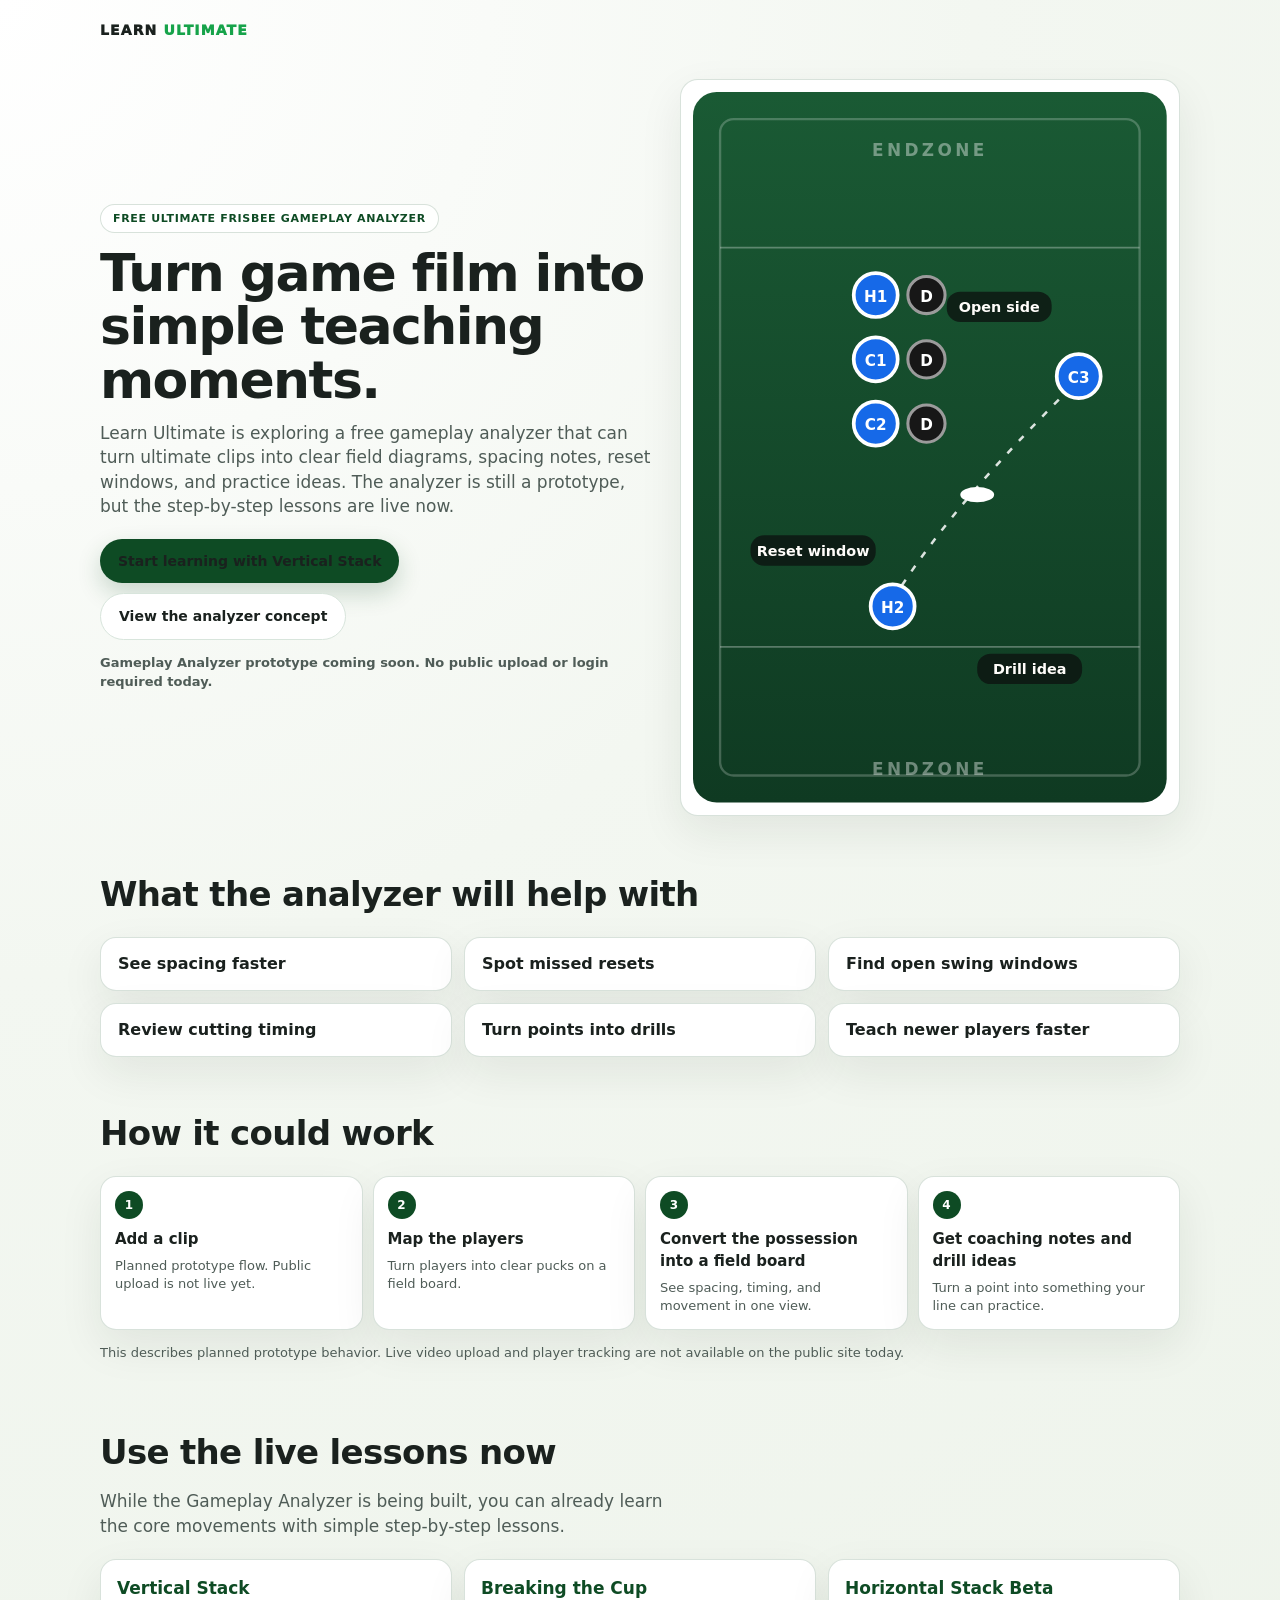
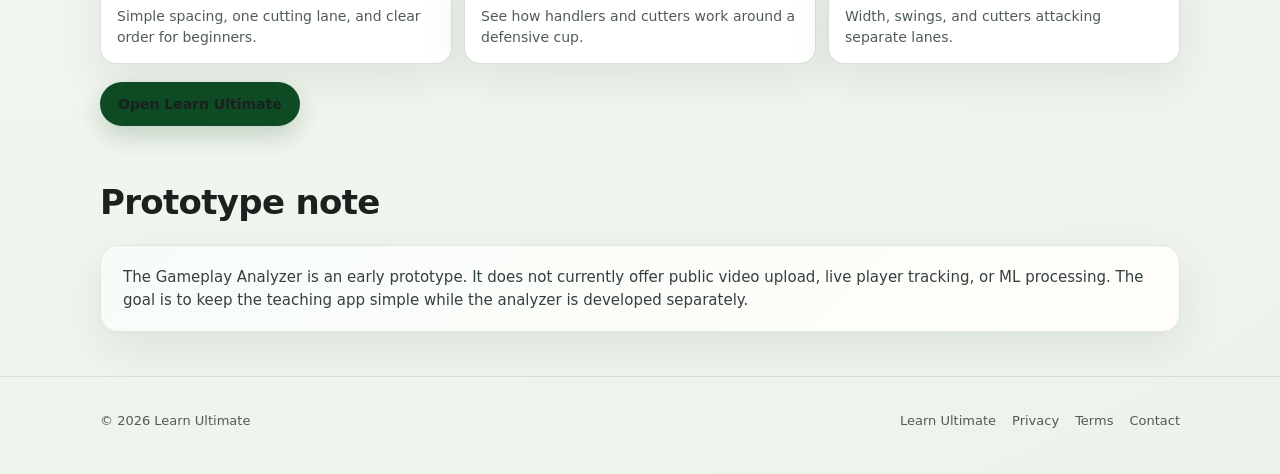
==== free-ultimate-frisbee-gameplay-analyzer/index.html @ 67fe4943 "Add public SEO landing page for Free Ultimate Frisbee Gameplay Analyzer - Indexable route at free-ul" ====
<!DOCTYPE html>
<html lang="en">
<head>
<meta charset="utf-8" />
<meta name="viewport" content="width=device-width, initial-scale=1" />
<title>Free Ultimate Frisbee Gameplay Analyzer | Learn Ultimate</title>
<meta name="description" content="A free ultimate frisbee gameplay analyzer concept for turning game film into simple teaching moments, field diagrams, spacing notes, reset windows, and practice ideas." />
<link rel="canonical" href="https://learnultimatefrisbee.com/free-ultimate-frisbee-gameplay-analyzer/" />
<meta property="og:title" content="Free Ultimate Frisbee Gameplay Analyzer | Learn Ultimate" />
<meta property="og:description" content="A free ultimate frisbee gameplay analyzer concept for turning game film into simple teaching moments, field diagrams, spacing notes, reset windows, and practice ideas." />
<meta property="og:url" content="https://learnultimatefrisbee.com/free-ultimate-frisbee-gameplay-analyzer/" />
<meta property="og:type" content="website" />
<meta name="twitter:card" content="summary" />
<meta name="twitter:title" content="Free Ultimate Frisbee Gameplay Analyzer | Learn Ultimate" />
<meta name="twitter:description" content="A free ultimate frisbee gameplay analyzer concept for turning game film into simple teaching moments, field diagrams, spacing notes, reset windows, and practice ideas." />
<link rel="stylesheet" href="free-ultimate-frisbee-gameplay-analyzer.css" />
</head>
<body class="fga-page">
<header class="fga-header">
  <div class="fga-wrap">
    <a class="fga-logo" href="/">
      <span class="fga-logo__learn">LEARN </span><span class="fga-logo__ultimate">ULTIMATE</span>
    </a>
  </div>
</header>

<main>
  <section class="fga-hero">
    <div class="fga-wrap fga-hero__grid">
      <div>
        <span class="fga-eyebrow">Free Ultimate Frisbee Gameplay Analyzer</span>
        <h1>Turn game film into simple teaching moments.</h1>
        <p class="fga-hero__sub">Learn Ultimate is exploring a free gameplay analyzer that can turn ultimate clips into clear field diagrams, spacing notes, reset windows, and practice ideas. The analyzer is still a prototype, but the step-by-step lessons are live now.</p>
        <div class="fga-actions">
          <a class="fga-btn fga-btn--primary" href="/">Start learning with Vertical Stack</a>
          <a class="fga-btn fga-btn--secondary" href="/gameplay-analyzer.html">View the analyzer concept</a>
        </div>
        <p class="fga-status">Gameplay Analyzer prototype coming soon. No public upload or login required today.</p>
      </div>
      <div class="fga-board-card" aria-label="Tactical board concept mockup">
        <svg class="fga-board-svg" viewBox="0 0 280 420" role="img" aria-labelledby="boardTitle boardDesc">
          <title id="boardTitle">Gameplay analyzer field concept</title>
          <desc id="boardDesc">Static mockup with offense, defense, route line, and coaching labels. Not live video processing.</desc>
          <defs>
            <linearGradient id="fgaField" x1="0" y1="0" x2="0" y2="1">
              <stop offset="0%" stop-color="#1a5a34" />
              <stop offset="100%" stop-color="#0f3a22" />
            </linearGradient>
          </defs>
          <rect width="280" height="420" rx="14" fill="url(#fgaField)" />
          <rect x="16" y="16" width="248" height="388" rx="8" fill="none" stroke="rgba(255,255,255,0.22)" stroke-width="1.4" />
          <line x1="16" y1="92" x2="264" y2="92" stroke="rgba(255,255,255,0.3)" />
          <line x1="16" y1="328" x2="264" y2="328" stroke="rgba(255,255,255,0.3)" />
          <text x="140" y="38" text-anchor="middle" fill="rgba(255,255,255,0.4)" font-size="10" font-weight="800" letter-spacing="2">ENDZONE</text>
          <text x="140" y="404" text-anchor="middle" fill="rgba(255,255,255,0.4)" font-size="10" font-weight="800" letter-spacing="2">ENDZONE</text>
          <path d="M 118 300 C 150 250, 188 210, 228 170" fill="none" stroke="#fff" stroke-width="1.5" stroke-dasharray="4 6" opacity="0.85" />
          <ellipse cx="168" cy="238" rx="10" ry="4.5" fill="#fff" />
          <g font-size="9" font-weight="900" text-anchor="middle">
            <circle cx="108" cy="120" r="13" fill="#1669e8" stroke="#fff" stroke-width="2.2" /><text x="108" y="124" fill="#fff">H1</text>
            <circle cx="138" cy="120" r="11" fill="#171717" stroke="#9b9b9b" stroke-width="1.8" /><text x="138" y="124" fill="#fff">D</text>
            <circle cx="108" cy="158" r="13" fill="#1669e8" stroke="#fff" stroke-width="2.2" /><text x="108" y="162" fill="#fff">C1</text>
            <circle cx="138" cy="158" r="11" fill="#171717" stroke="#9b9b9b" stroke-width="1.8" /><text x="138" y="162" fill="#fff">D</text>
            <circle cx="108" cy="196" r="13" fill="#1669e8" stroke="#fff" stroke-width="2.2" /><text x="108" y="200" fill="#fff">C2</text>
            <circle cx="138" cy="196" r="11" fill="#171717" stroke="#9b9b9b" stroke-width="1.8" /><text x="138" y="200" fill="#fff">D</text>
            <circle cx="228" cy="168" r="13" fill="#1669e8" stroke="#fff" stroke-width="2.2" /><text x="228" y="172" fill="#fff">C3</text>
            <circle cx="118" cy="304" r="13" fill="#1669e8" stroke="#fff" stroke-width="2.2" /><text x="118" y="308" fill="#fff">H2</text>
          </g>
          <g font-size="8.5" font-weight="900">
            <rect x="34" y="262" rx="8" ry="8" width="74" height="18" fill="rgba(12,18,16,0.78)" />
            <text x="71" y="274" text-anchor="middle" fill="#fffdfa">Reset window</text>
            <rect x="150" y="118" rx="8" ry="8" width="62" height="18" fill="rgba(12,18,16,0.78)" />
            <text x="181" y="130" text-anchor="middle" fill="#fffdfa">Open side</text>
            <rect x="168" y="332" rx="8" ry="8" width="62" height="18" fill="rgba(12,18,16,0.78)" />
            <text x="199" y="344" text-anchor="middle" fill="#fffdfa">Drill idea</text>
          </g>
        </svg>
      </div>
    </div>
  </section>

  <section class="fga-section" aria-labelledby="helpHeading">
    <div class="fga-wrap">
      <h2 id="helpHeading">What the analyzer will help with</h2>
      <div class="fga-cards">
        <article class="fga-card"><h3>See spacing faster</h3></article>
        <article class="fga-card"><h3>Spot missed resets</h3></article>
        <article class="fga-card"><h3>Find open swing windows</h3></article>
        <article class="fga-card"><h3>Review cutting timing</h3></article>
        <article class="fga-card"><h3>Turn points into drills</h3></article>
        <article class="fga-card"><h3>Teach newer players faster</h3></article>
      </div>
    </div>
  </section>

  <section class="fga-section" aria-labelledby="howHeading">
    <div class="fga-wrap">
      <h2 id="howHeading">How it could work</h2>
      <div class="fga-steps">
        <article class="fga-step">
          <span class="fga-step__num">1</span>
          <h3>Add a clip</h3>
          <p>Planned prototype flow. Public upload is not live yet.</p>
        </article>
        <article class="fga-step">
          <span class="fga-step__num">2</span>
          <h3>Map the players</h3>
          <p>Turn players into clear pucks on a field board.</p>
        </article>
        <article class="fga-step">
          <span class="fga-step__num">3</span>
          <h3>Convert the possession into a field board</h3>
          <p>See spacing, timing, and movement in one view.</p>
        </article>
        <article class="fga-step">
          <span class="fga-step__num">4</span>
          <h3>Get coaching notes and drill ideas</h3>
          <p>Turn a point into something your line can practice.</p>
        </article>
      </div>
      <p class="fga-note">This describes planned prototype behavior. Live video upload and player tracking are not available on the public site today.</p>
    </div>
  </section>

  <section class="fga-section" aria-labelledby="lessonsHeading">
    <div class="fga-wrap">
      <h2 id="lessonsHeading">Use the live lessons now</h2>
      <p class="fga-hero__sub" style="margin-top:-6px">While the Gameplay Analyzer is being built, you can already learn the core movements with simple step-by-step lessons.</p>
      <div class="fga-lessons">
        <article class="fga-lesson"><h3>Vertical Stack</h3><p>Simple spacing, one cutting lane, and clear order for beginners.</p></article>
        <article class="fga-lesson"><h3>Breaking the Cup</h3><p>See how handlers and cutters work around a defensive cup.</p></article>
        <article class="fga-lesson"><h3>Horizontal Stack Beta</h3><p>Width, swings, and cutters attacking separate lanes.</p></article>
      </div>
      <a class="fga-btn fga-btn--primary" href="/">Open Learn Ultimate</a>
    </div>
  </section>

  <section class="fga-section" aria-labelledby="prototypeHeading">
    <div class="fga-wrap">
      <h2 id="prototypeHeading">Prototype note</h2>
      <div class="fga-prototype">
        <p>The Gameplay Analyzer is an early prototype. It does not currently offer public video upload, live player tracking, or ML processing. The goal is to keep the teaching app simple while the analyzer is developed separately.</p>
      </div>
    </div>
  </section>
</main>

<footer class="fga-footer">
  <div class="fga-wrap fga-footer__inner">
    <p>© 2026 Learn Ultimate</p>
    <nav class="fga-footer__links" aria-label="Footer">
      <a href="/">Learn Ultimate</a>
      <a href="/learn-ultimate-preview/privacy/">Privacy</a>
      <a href="/learn-ultimate-preview/terms/">Terms</a>
      <a href="mailto:hello@learnultimate.com">Contact</a>
    </nav>
  </div>
</footer>
</body>
</html>
---- free-ultimate-frisbee-gameplay-analyzer/free-ultimate-frisbee-gameplay-analyzer.css ----
/* Free Ultimate Frisbee Gameplay Analyzer — public SEO landing page */
:root {
  --fga-bg: #f3f7f1;
  --fga-ink: #1a211e;
  --fga-muted: #4f5c57;
  --fga-green: #0e4b24;
  --fga-green-bright: #16a34a;
  --fga-card: #ffffff;
  --fga-card-border: rgba(14, 75, 36, 0.16);
  --fga-shadow: 0 16px 44px rgba(24, 44, 30, 0.08);
  --fga-radius: 16px;
  --fga-max: 1080px;
  --fga-blue: #1669e8;
  --fga-black: #171717;
}

*,
*::before,
*::after {
  box-sizing: border-box;
}

html,
body {
  margin: 0;
  padding: 0;
  overflow-x: hidden;
}

body.fga-page {
  font-family: Inter, ui-sans-serif, system-ui, -apple-system, Segoe UI, Arial, sans-serif;
  background: radial-gradient(circle at top left, #ffffff 0%, var(--fga-bg) 40%, #edf3ea 100%);
  color: var(--fga-ink);
  line-height: 1.45;
  -webkit-font-smoothing: antialiased;
}

.fga-page a {
  color: inherit;
  text-decoration: none;
}

.fga-wrap {
  width: min(100% - 28px, var(--fga-max));
  margin: 0 auto;
}

.fga-header {
  padding: 18px 0 10px;
}

.fga-logo {
  font-size: 14px;
  font-weight: 950;
  letter-spacing: 0.08em;
  text-transform: uppercase;
}

.fga-logo__learn {
  color: var(--fga-ink);
}

.fga-logo__ultimate {
  color: var(--fga-green-bright);
}

.fga-hero {
  padding: 28px 0 36px;
}

.fga-hero__grid {
  display: grid;
  grid-template-columns: minmax(0, 1.05fr) minmax(280px, 0.95fr);
  gap: 28px;
  align-items: center;
}

.fga-eyebrow {
  display: inline-flex;
  border: 1px solid var(--fga-card-border);
  border-radius: 999px;
  background: rgba(255, 255, 255, 0.86);
  color: var(--fga-green);
  padding: 6px 12px;
  font-size: 11px;
  font-weight: 900;
  letter-spacing: 0.06em;
  text-transform: uppercase;
  margin-bottom: 14px;
}

.fga-hero h1 {
  margin: 0 0 14px;
  font-size: clamp(34px, 4.8vw, 52px);
  line-height: 1.02;
  letter-spacing: -0.03em;
}

.fga-hero__sub {
  margin: 0 0 20px;
  font-size: 17px;
  color: var(--fga-muted);
  max-width: 36rem;
}

.fga-actions {
  display: flex;
  flex-wrap: wrap;
  gap: 10px;
  margin-bottom: 14px;
}

.fga-btn {
  display: inline-flex;
  align-items: center;
  justify-content: center;
  border-radius: 999px;
  padding: 12px 18px;
  font-size: 14px;
  font-weight: 850;
  border: 0;
}

.fga-btn--primary {
  background: var(--fga-green);
  color: #fff;
  box-shadow: 0 10px 24px rgba(14, 75, 36, 0.2);
}

.fga-btn--secondary {
  background: var(--fga-card);
  color: var(--fga-green);
  border: 1px solid #d8e5dc;
}

.fga-status {
  margin: 0;
  font-size: 13px;
  color: var(--fga-muted);
  font-weight: 650;
}

.fga-board-card {
  border: 1px solid var(--fga-card-border);
  border-radius: calc(var(--fga-radius) + 2px);
  background: var(--fga-card);
  box-shadow: var(--fga-shadow);
  padding: 12px;
}

.fga-board-svg {
  display: block;
  width: 100%;
  height: auto;
  border-radius: var(--fga-radius);
}

.fga-section {
  padding: 18px 0 34px;
}

.fga-section h2 {
  margin: 0 0 18px;
  font-size: clamp(26px, 3vw, 34px);
  letter-spacing: -0.02em;
}

.fga-cards {
  display: grid;
  grid-template-columns: repeat(3, minmax(0, 1fr));
  gap: 12px;
}

.fga-card {
  border: 1px solid var(--fga-card-border);
  border-radius: var(--fga-radius);
  background: var(--fga-card);
  padding: 16px 17px;
  box-shadow: var(--fga-shadow);
}

.fga-card h3 {
  margin: 0;
  font-size: 16px;
  line-height: 1.25;
}

.fga-card p {
  margin: 8px 0 0;
  font-size: 14px;
  color: var(--fga-muted);
  line-height: 1.4;
}

.fga-steps {
  display: grid;
  grid-template-columns: repeat(4, minmax(0, 1fr));
  gap: 10px;
}

.fga-step {
  border: 1px solid var(--fga-card-border);
  border-radius: var(--fga-radius);
  background: var(--fga-card);
  padding: 14px;
  box-shadow: var(--fga-shadow);
}

.fga-step__num {
  display: inline-grid;
  place-items: center;
  width: 28px;
  height: 28px;
  border-radius: 50%;
  background: var(--fga-green);
  color: #fff;
  font-size: 12px;
  font-weight: 900;
  margin-bottom: 10px;
}

.fga-step h3 {
  margin: 0 0 6px;
  font-size: 15px;
}

.fga-step p {
  margin: 0;
  font-size: 13px;
  color: var(--fga-muted);
  line-height: 1.4;
}

.fga-note {
  margin-top: 14px;
  font-size: 13px;
  color: var(--fga-muted);
}

.fga-lessons {
  display: grid;
  grid-template-columns: repeat(3, minmax(0, 1fr));
  gap: 12px;
  margin-bottom: 18px;
}

.fga-lesson {
  border: 1px solid var(--fga-card-border);
  border-radius: var(--fga-radius);
  background: var(--fga-card);
  padding: 16px;
  box-shadow: var(--fga-shadow);
}

.fga-lesson h3 {
  margin: 0 0 6px;
  font-size: 17px;
  color: var(--fga-green);
}

.fga-lesson p {
  margin: 0;
  font-size: 14px;
  color: var(--fga-muted);
}

.fga-prototype {
  border: 1px solid #dfe8dc;
  border-radius: calc(var(--fga-radius) + 2px);
  background: linear-gradient(135deg, #f7fcf8, #fffdfa);
  padding: 20px 22px;
  box-shadow: var(--fga-shadow);
}

.fga-prototype p {
  margin: 0;
  font-size: 15px;
  color: #34413f;
  line-height: 1.5;
}

.fga-footer {
  border-top: 1px solid rgba(14, 75, 36, 0.1);
  padding: 22px 0 30px;
  margin-top: 10px;
}

.fga-footer__inner {
  display: flex;
  align-items: center;
  justify-content: space-between;
  gap: 14px;
  flex-wrap: wrap;
  font-size: 13px;
  color: var(--fga-muted);
}

.fga-footer__links {
  display: flex;
  gap: 16px;
  flex-wrap: wrap;
}

.fga-footer__links a:hover {
  color: var(--fga-ink);
}

@media (max-width: 900px) {
  .fga-hero__grid {
    grid-template-columns: 1fr;
  }

  .fga-cards,
  .fga-lessons {
    grid-template-columns: repeat(2, minmax(0, 1fr));
  }

  .fga-steps {
    grid-template-columns: repeat(2, minmax(0, 1fr));
  }
}

@media (max-width: 560px) {
  .fga-hero {
    padding-top: 16px;
  }

  .fga-actions {
    flex-direction: column;
  }

  .fga-btn {
    width: 100%;
  }

  .fga-cards,
  .fga-lessons,
  .fga-steps {
    grid-template-columns: 1fr;
  }

  .fga-footer__inner {
    flex-direction: column;
    align-items: flex-start;
  }
}
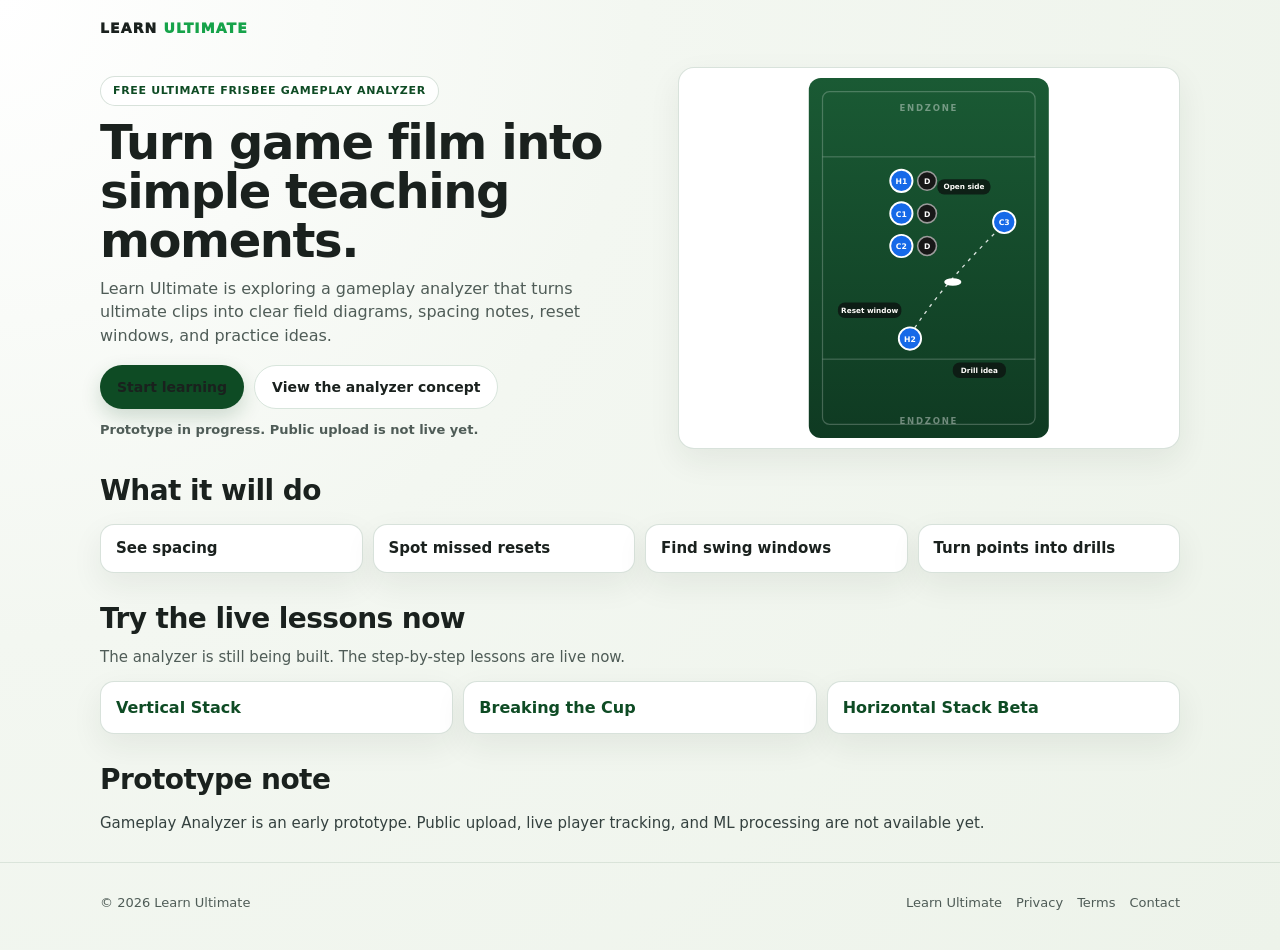
==== commit 56da9579: "Tighten SEO analyzer page, fix buttons, update contact email - Shorten public SEO page below hero CT" ====
--- a/free-ultimate-frisbee-gameplay-analyzer/index.html
+++ b/free-ultimate-frisbee-gameplay-analyzer/index.html
@@ -18,7 +18,7 @@
 <body class="fga-page">
 <header class="fga-header">
   <div class="fga-wrap">
-    <a class="fga-logo" href="/">
+    <a class="fga-logo" href="/index.html">
       <span class="fga-logo__learn">LEARN </span><span class="fga-logo__ultimate">ULTIMATE</span>
     </a>
   </div>
@@ -30,12 +30,12 @@
       <div>
         <span class="fga-eyebrow">Free Ultimate Frisbee Gameplay Analyzer</span>
         <h1>Turn game film into simple teaching moments.</h1>
-        <p class="fga-hero__sub">Learn Ultimate is exploring a free gameplay analyzer that can turn ultimate clips into clear field diagrams, spacing notes, reset windows, and practice ideas. The analyzer is still a prototype, but the step-by-step lessons are live now.</p>
+        <p class="fga-hero__sub">Learn Ultimate is exploring a gameplay analyzer that turns ultimate clips into clear field diagrams, spacing notes, reset windows, and practice ideas.</p>
         <div class="fga-actions">
-          <a class="fga-btn fga-btn--primary" href="/">Start learning with Vertical Stack</a>
+          <a class="fga-btn fga-btn--primary" href="/index.html">Start learning</a>
           <a class="fga-btn fga-btn--secondary" href="/gameplay-analyzer.html">View the analyzer concept</a>
         </div>
-        <p class="fga-status">Gameplay Analyzer prototype coming soon. No public upload or login required today.</p>
+        <p class="fga-status">Prototype in progress. Public upload is not live yet.</p>
       </div>
       <div class="fga-board-card" aria-label="Tactical board concept mockup">
         <svg class="fga-board-svg" viewBox="0 0 280 420" role="img" aria-labelledby="boardTitle boardDesc">
@@ -78,68 +78,34 @@
     </div>
   </section>
 
-  <section class="fga-section" aria-labelledby="helpHeading">
+  <section class="fga-section fga-section--compact" aria-labelledby="doHeading">
     <div class="fga-wrap">
-      <h2 id="helpHeading">What the analyzer will help with</h2>
-      <div class="fga-cards">
-        <article class="fga-card"><h3>See spacing faster</h3></article>
+      <h2 id="doHeading">What it will do</h2>
+      <div class="fga-cards fga-cards--four">
+        <article class="fga-card"><h3>See spacing</h3></article>
         <article class="fga-card"><h3>Spot missed resets</h3></article>
-        <article class="fga-card"><h3>Find open swing windows</h3></article>
-        <article class="fga-card"><h3>Review cutting timing</h3></article>
+        <article class="fga-card"><h3>Find swing windows</h3></article>
         <article class="fga-card"><h3>Turn points into drills</h3></article>
-        <article class="fga-card"><h3>Teach newer players faster</h3></article>
       </div>
     </div>
   </section>
 
-  <section class="fga-section" aria-labelledby="howHeading">
+  <section class="fga-section fga-section--compact" aria-labelledby="lessonsHeading">
     <div class="fga-wrap">
-      <h2 id="howHeading">How it could work</h2>
-      <div class="fga-steps">
-        <article class="fga-step">
-          <span class="fga-step__num">1</span>
-          <h3>Add a clip</h3>
-          <p>Planned prototype flow. Public upload is not live yet.</p>
-        </article>
-        <article class="fga-step">
-          <span class="fga-step__num">2</span>
-          <h3>Map the players</h3>
-          <p>Turn players into clear pucks on a field board.</p>
-        </article>
-        <article class="fga-step">
-          <span class="fga-step__num">3</span>
-          <h3>Convert the possession into a field board</h3>
-          <p>See spacing, timing, and movement in one view.</p>
-        </article>
-        <article class="fga-step">
-          <span class="fga-step__num">4</span>
-          <h3>Get coaching notes and drill ideas</h3>
-          <p>Turn a point into something your line can practice.</p>
-        </article>
+      <h2 id="lessonsHeading">Try the live lessons now</h2>
+      <p class="fga-section__lead">The analyzer is still being built. The step-by-step lessons are live now.</p>
+      <div class="fga-lessons">
+        <a class="fga-lesson" href="/index.html"><h3>Vertical Stack</h3></a>
+        <a class="fga-lesson" href="/index.html"><h3>Breaking the Cup</h3></a>
+        <a class="fga-lesson" href="/index.html"><h3>Horizontal Stack Beta</h3></a>
       </div>
-      <p class="fga-note">This describes planned prototype behavior. Live video upload and player tracking are not available on the public site today.</p>
     </div>
   </section>
 
-  <section class="fga-section" aria-labelledby="lessonsHeading">
-    <div class="fga-wrap">
-      <h2 id="lessonsHeading">Use the live lessons now</h2>
-      <p class="fga-hero__sub" style="margin-top:-6px">While the Gameplay Analyzer is being built, you can already learn the core movements with simple step-by-step lessons.</p>
-      <div class="fga-lessons">
-        <article class="fga-lesson"><h3>Vertical Stack</h3><p>Simple spacing, one cutting lane, and clear order for beginners.</p></article>
-        <article class="fga-lesson"><h3>Breaking the Cup</h3><p>See how handlers and cutters work around a defensive cup.</p></article>
-        <article class="fga-lesson"><h3>Horizontal Stack Beta</h3><p>Width, swings, and cutters attacking separate lanes.</p></article>
-      </div>
-      <a class="fga-btn fga-btn--primary" href="/">Open Learn Ultimate</a>
-    </div>
-  </section>
-
-  <section class="fga-section" aria-labelledby="prototypeHeading">
+  <section class="fga-section fga-section--compact fga-section--last" aria-labelledby="prototypeHeading">
     <div class="fga-wrap">
       <h2 id="prototypeHeading">Prototype note</h2>
-      <div class="fga-prototype">
-        <p>The Gameplay Analyzer is an early prototype. It does not currently offer public video upload, live player tracking, or ML processing. The goal is to keep the teaching app simple while the analyzer is developed separately.</p>
-      </div>
+      <p class="fga-prototype">Gameplay Analyzer is an early prototype. Public upload, live player tracking, and ML processing are not available yet.</p>
     </div>
   </section>
 </main>
@@ -148,10 +114,10 @@
   <div class="fga-wrap fga-footer__inner">
     <p>© 2026 Learn Ultimate</p>
     <nav class="fga-footer__links" aria-label="Footer">
-      <a href="/">Learn Ultimate</a>
+      <a href="/index.html">Learn Ultimate</a>
       <a href="/learn-ultimate-preview/privacy/">Privacy</a>
       <a href="/learn-ultimate-preview/terms/">Terms</a>
-      <a href="mailto:hello@learnultimate.com">Contact</a>
+      <a href="mailto:business@harrycarlisle.com">Contact</a>
     </nav>
   </div>
 </footer>
--- a/free-ultimate-frisbee-gameplay-analyzer/free-ultimate-frisbee-gameplay-analyzer.css
+++ b/free-ultimate-frisbee-gameplay-analyzer/free-ultimate-frisbee-gameplay-analyzer.css
@@ -7,11 +7,9 @@
   --fga-green-bright: #16a34a;
   --fga-card: #ffffff;
   --fga-card-border: rgba(14, 75, 36, 0.16);
-  --fga-shadow: 0 16px 44px rgba(24, 44, 30, 0.08);
-  --fga-radius: 16px;
+  --fga-shadow: 0 12px 32px rgba(24, 44, 30, 0.07);
+  --fga-radius: 14px;
   --fga-max: 1080px;
-  --fga-blue: #1669e8;
-  --fga-black: #171717;
 }
 
 *,
@@ -46,7 +44,7 @@
 }
 
 .fga-header {
-  padding: 18px 0 10px;
+  padding: 16px 0 8px;
 }
 
 .fga-logo {
@@ -65,13 +63,13 @@
 }
 
 .fga-hero {
-  padding: 28px 0 36px;
+  padding: 20px 0 12px;
 }
 
 .fga-hero__grid {
   display: grid;
-  grid-template-columns: minmax(0, 1.05fr) minmax(280px, 0.95fr);
-  gap: 28px;
+  grid-template-columns: minmax(0, 1.05fr) minmax(260px, 0.95fr);
+  gap: 24px;
   align-items: center;
 }
 
@@ -86,28 +84,28 @@
   font-weight: 900;
   letter-spacing: 0.06em;
   text-transform: uppercase;
-  margin-bottom: 14px;
+  margin-bottom: 12px;
 }
 
 .fga-hero h1 {
-  margin: 0 0 14px;
-  font-size: clamp(34px, 4.8vw, 52px);
+  margin: 0 0 12px;
+  font-size: clamp(32px, 4.8vw, 48px);
   line-height: 1.02;
   letter-spacing: -0.03em;
 }
 
 .fga-hero__sub {
-  margin: 0 0 20px;
-  font-size: 17px;
+  margin: 0 0 18px;
+  font-size: 16px;
   color: var(--fga-muted);
-  max-width: 36rem;
+  max-width: 34rem;
 }
 
 .fga-actions {
   display: flex;
   flex-wrap: wrap;
   gap: 10px;
-  margin-bottom: 14px;
+  margin-bottom: 12px;
 }
 
 .fga-btn {
@@ -115,22 +113,31 @@
   align-items: center;
   justify-content: center;
   border-radius: 999px;
-  padding: 12px 18px;
+  padding: 11px 17px;
   font-size: 14px;
   font-weight: 850;
   border: 0;
+  cursor: pointer;
 }
 
 .fga-btn--primary {
   background: var(--fga-green);
   color: #fff;
-  box-shadow: 0 10px 24px rgba(14, 75, 36, 0.2);
+  box-shadow: 0 8px 20px rgba(14, 75, 36, 0.18);
+}
+
+.fga-btn--primary:hover {
+  filter: brightness(1.04);
 }
 
 .fga-btn--secondary {
   background: var(--fga-card);
   color: var(--fga-green);
   border: 1px solid #d8e5dc;
+}
+
+.fga-btn--secondary:hover {
+  border-color: var(--fga-green-bright);
 }
 
 .fga-status {
@@ -145,144 +152,97 @@
   border-radius: calc(var(--fga-radius) + 2px);
   background: var(--fga-card);
   box-shadow: var(--fga-shadow);
-  padding: 12px;
+  padding: 10px;
 }
 
 .fga-board-svg {
   display: block;
   width: 100%;
+  max-height: 360px;
   height: auto;
   border-radius: var(--fga-radius);
 }
 
 .fga-section {
-  padding: 18px 0 34px;
+  padding: 14px 0 20px;
+}
+
+.fga-section--compact {
+  padding: 10px 0 16px;
+}
+
+.fga-section--last {
+  padding-bottom: 28px;
 }
 
 .fga-section h2 {
-  margin: 0 0 18px;
-  font-size: clamp(26px, 3vw, 34px);
+  margin: 0 0 12px;
+  font-size: clamp(22px, 2.8vw, 28px);
   letter-spacing: -0.02em;
+}
+
+.fga-section__lead {
+  margin: -4px 0 12px;
+  font-size: 15px;
+  color: var(--fga-muted);
 }
 
 .fga-cards {
   display: grid;
-  grid-template-columns: repeat(3, minmax(0, 1fr));
-  gap: 12px;
+  grid-template-columns: repeat(4, minmax(0, 1fr));
+  gap: 10px;
 }
 
 .fga-card {
   border: 1px solid var(--fga-card-border);
   border-radius: var(--fga-radius);
   background: var(--fga-card);
-  padding: 16px 17px;
+  padding: 14px 15px;
   box-shadow: var(--fga-shadow);
 }
 
 .fga-card h3 {
   margin: 0;
-  font-size: 16px;
+  font-size: 15px;
   line-height: 1.25;
 }
 
-.fga-card p {
-  margin: 8px 0 0;
-  font-size: 14px;
-  color: var(--fga-muted);
-  line-height: 1.4;
-}
-
-.fga-steps {
+.fga-lessons {
   display: grid;
-  grid-template-columns: repeat(4, minmax(0, 1fr));
+  grid-template-columns: repeat(3, minmax(0, 1fr));
   gap: 10px;
 }
 
-.fga-step {
+.fga-lesson {
+  display: block;
   border: 1px solid var(--fga-card-border);
   border-radius: var(--fga-radius);
   background: var(--fga-card);
-  padding: 14px;
+  padding: 14px 15px;
   box-shadow: var(--fga-shadow);
-}
-
-.fga-step__num {
-  display: inline-grid;
-  place-items: center;
-  width: 28px;
-  height: 28px;
-  border-radius: 50%;
-  background: var(--fga-green);
-  color: #fff;
-  font-size: 12px;
-  font-weight: 900;
-  margin-bottom: 10px;
-}
-
-.fga-step h3 {
-  margin: 0 0 6px;
-  font-size: 15px;
-}
-
-.fga-step p {
-  margin: 0;
-  font-size: 13px;
-  color: var(--fga-muted);
-  line-height: 1.4;
-}
-
-.fga-note {
-  margin-top: 14px;
-  font-size: 13px;
-  color: var(--fga-muted);
-}
-
-.fga-lessons {
-  display: grid;
-  grid-template-columns: repeat(3, minmax(0, 1fr));
-  gap: 12px;
-  margin-bottom: 18px;
-}
-
-.fga-lesson {
-  border: 1px solid var(--fga-card-border);
-  border-radius: var(--fga-radius);
-  background: var(--fga-card);
-  padding: 16px;
-  box-shadow: var(--fga-shadow);
+  transition: border-color 0.15s ease;
+}
+
+.fga-lesson:hover {
+  border-color: rgba(22, 163, 74, 0.35);
 }
 
 .fga-lesson h3 {
-  margin: 0 0 6px;
-  font-size: 17px;
+  margin: 0;
+  font-size: 16px;
   color: var(--fga-green);
 }
 
-.fga-lesson p {
-  margin: 0;
-  font-size: 14px;
-  color: var(--fga-muted);
-}
-
 .fga-prototype {
-  border: 1px solid #dfe8dc;
-  border-radius: calc(var(--fga-radius) + 2px);
-  background: linear-gradient(135deg, #f7fcf8, #fffdfa);
-  padding: 20px 22px;
-  box-shadow: var(--fga-shadow);
-}
-
-.fga-prototype p {
   margin: 0;
   font-size: 15px;
   color: #34413f;
-  line-height: 1.5;
+  line-height: 1.45;
 }
 
 .fga-footer {
   border-top: 1px solid rgba(14, 75, 36, 0.1);
-  padding: 22px 0 30px;
-  margin-top: 10px;
+  padding: 18px 0 24px;
 }
 
 .fga-footer__inner {
@@ -297,7 +257,7 @@
 
 .fga-footer__links {
   display: flex;
-  gap: 16px;
+  gap: 14px;
   flex-wrap: wrap;
 }
 
@@ -310,19 +270,18 @@
     grid-template-columns: 1fr;
   }
 
-  .fga-cards,
+  .fga-cards {
+    grid-template-columns: repeat(2, minmax(0, 1fr));
+  }
+
   .fga-lessons {
-    grid-template-columns: repeat(2, minmax(0, 1fr));
-  }
-
-  .fga-steps {
-    grid-template-columns: repeat(2, minmax(0, 1fr));
+    grid-template-columns: 1fr;
   }
 }
 
 @media (max-width: 560px) {
   .fga-hero {
-    padding-top: 16px;
+    padding-top: 12px;
   }
 
   .fga-actions {
@@ -333,9 +292,7 @@
     width: 100%;
   }
 
-  .fga-cards,
-  .fga-lessons,
-  .fga-steps {
+  .fga-cards {
     grid-template-columns: 1fr;
   }
 
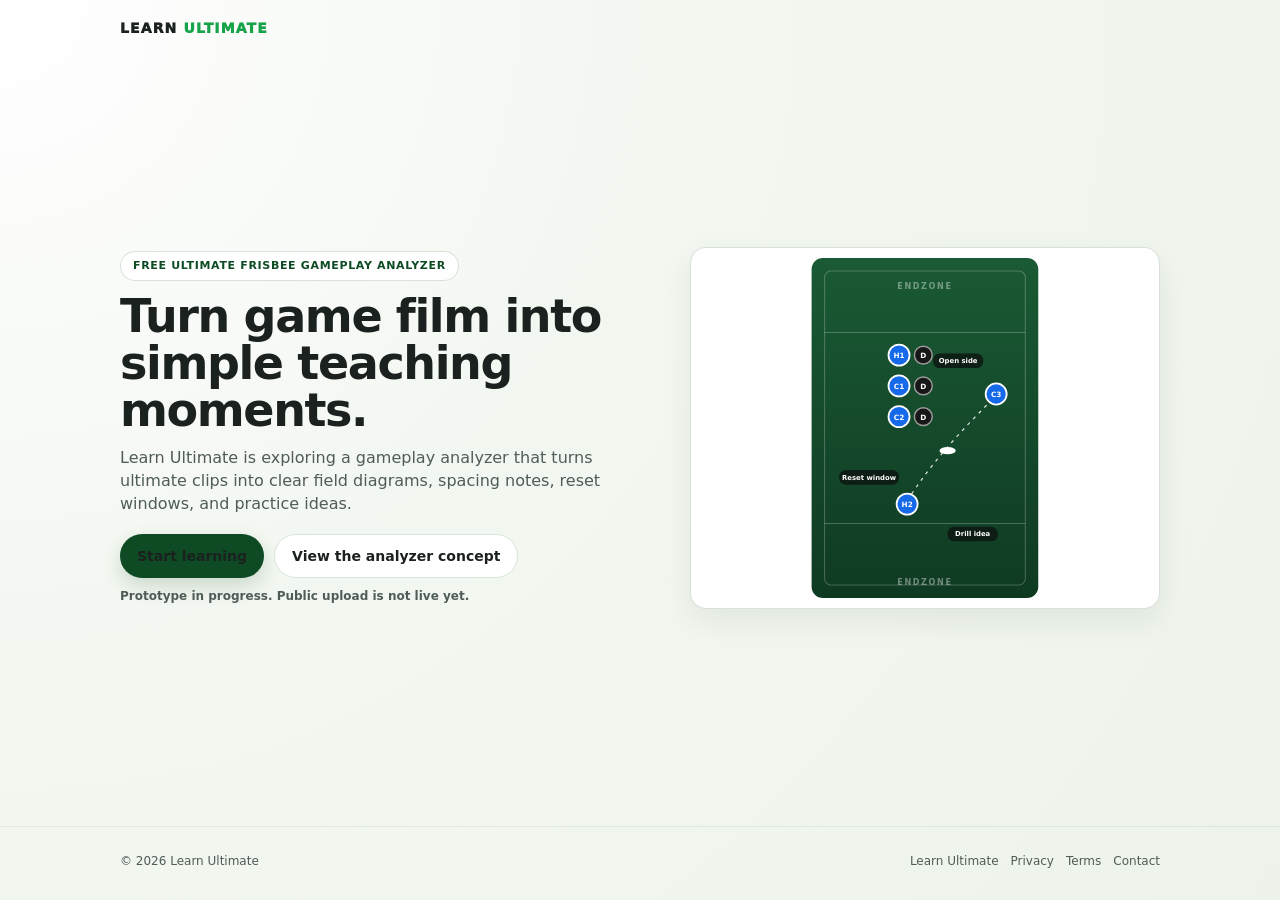
==== commit ec303293: "Simplify SEO analyzer page to hero-only teaser - Remove all sections below hero buttons except minim" ====
--- a/free-ultimate-frisbee-gameplay-analyzer/index.html
+++ b/free-ultimate-frisbee-gameplay-analyzer/index.html
@@ -18,21 +18,21 @@
 <body class="fga-page">
 <header class="fga-header">
   <div class="fga-wrap">
-    <a class="fga-logo" href="/index.html">
+    <a class="fga-logo" href="/">
       <span class="fga-logo__learn">LEARN </span><span class="fga-logo__ultimate">ULTIMATE</span>
     </a>
   </div>
 </header>
 
-<main>
+<main class="fga-main">
   <section class="fga-hero">
     <div class="fga-wrap fga-hero__grid">
-      <div>
+      <div class="fga-hero__copy">
         <span class="fga-eyebrow">Free Ultimate Frisbee Gameplay Analyzer</span>
         <h1>Turn game film into simple teaching moments.</h1>
         <p class="fga-hero__sub">Learn Ultimate is exploring a gameplay analyzer that turns ultimate clips into clear field diagrams, spacing notes, reset windows, and practice ideas.</p>
         <div class="fga-actions">
-          <a class="fga-btn fga-btn--primary" href="/index.html">Start learning</a>
+          <a class="fga-btn fga-btn--primary" href="/">Start learning</a>
           <a class="fga-btn fga-btn--secondary" href="/gameplay-analyzer.html">View the analyzer concept</a>
         </div>
         <p class="fga-status">Prototype in progress. Public upload is not live yet.</p>
@@ -77,44 +77,13 @@
       </div>
     </div>
   </section>
-
-  <section class="fga-section fga-section--compact" aria-labelledby="doHeading">
-    <div class="fga-wrap">
-      <h2 id="doHeading">What it will do</h2>
-      <div class="fga-cards fga-cards--four">
-        <article class="fga-card"><h3>See spacing</h3></article>
-        <article class="fga-card"><h3>Spot missed resets</h3></article>
-        <article class="fga-card"><h3>Find swing windows</h3></article>
-        <article class="fga-card"><h3>Turn points into drills</h3></article>
-      </div>
-    </div>
-  </section>
-
-  <section class="fga-section fga-section--compact" aria-labelledby="lessonsHeading">
-    <div class="fga-wrap">
-      <h2 id="lessonsHeading">Try the live lessons now</h2>
-      <p class="fga-section__lead">The analyzer is still being built. The step-by-step lessons are live now.</p>
-      <div class="fga-lessons">
-        <a class="fga-lesson" href="/index.html"><h3>Vertical Stack</h3></a>
-        <a class="fga-lesson" href="/index.html"><h3>Breaking the Cup</h3></a>
-        <a class="fga-lesson" href="/index.html"><h3>Horizontal Stack Beta</h3></a>
-      </div>
-    </div>
-  </section>
-
-  <section class="fga-section fga-section--compact fga-section--last" aria-labelledby="prototypeHeading">
-    <div class="fga-wrap">
-      <h2 id="prototypeHeading">Prototype note</h2>
-      <p class="fga-prototype">Gameplay Analyzer is an early prototype. Public upload, live player tracking, and ML processing are not available yet.</p>
-    </div>
-  </section>
 </main>
 
 <footer class="fga-footer">
   <div class="fga-wrap fga-footer__inner">
     <p>© 2026 Learn Ultimate</p>
     <nav class="fga-footer__links" aria-label="Footer">
-      <a href="/index.html">Learn Ultimate</a>
+      <a href="/">Learn Ultimate</a>
       <a href="/learn-ultimate-preview/privacy/">Privacy</a>
       <a href="/learn-ultimate-preview/terms/">Terms</a>
       <a href="mailto:business@harrycarlisle.com">Contact</a>
--- a/free-ultimate-frisbee-gameplay-analyzer/free-ultimate-frisbee-gameplay-analyzer.css
+++ b/free-ultimate-frisbee-gameplay-analyzer/free-ultimate-frisbee-gameplay-analyzer.css
@@ -1,4 +1,4 @@
-/* Free Ultimate Frisbee Gameplay Analyzer — public SEO landing page */
+/* Free Ultimate Frisbee Gameplay Analyzer — hero-only SEO teaser page */
 :root {
   --fga-bg: #f3f7f1;
   --fga-ink: #1a211e;
@@ -9,7 +9,7 @@
   --fga-card-border: rgba(14, 75, 36, 0.16);
   --fga-shadow: 0 12px 32px rgba(24, 44, 30, 0.07);
   --fga-radius: 14px;
-  --fga-max: 1080px;
+  --fga-max: 1040px;
 }
 
 *,
@@ -26,6 +26,9 @@
 }
 
 body.fga-page {
+  min-height: 100vh;
+  display: flex;
+  flex-direction: column;
   font-family: Inter, ui-sans-serif, system-ui, -apple-system, Segoe UI, Arial, sans-serif;
   background: radial-gradient(circle at top left, #ffffff 0%, var(--fga-bg) 40%, #edf3ea 100%);
   color: var(--fga-ink);
@@ -44,7 +47,7 @@
 }
 
 .fga-header {
-  padding: 16px 0 8px;
+  padding: 16px 0 4px;
 }
 
 .fga-logo {
@@ -62,14 +65,21 @@
   color: var(--fga-green-bright);
 }
 
+.fga-main {
+  flex: 1;
+  display: flex;
+  align-items: center;
+  padding: 8px 0 20px;
+}
+
 .fga-hero {
-  padding: 20px 0 12px;
+  width: 100%;
 }
 
 .fga-hero__grid {
   display: grid;
-  grid-template-columns: minmax(0, 1.05fr) minmax(260px, 0.95fr);
-  gap: 24px;
+  grid-template-columns: minmax(0, 1.05fr) minmax(240px, 0.9fr);
+  gap: 22px;
   align-items: center;
 }
 
@@ -89,7 +99,7 @@
 
 .fga-hero h1 {
   margin: 0 0 12px;
-  font-size: clamp(32px, 4.8vw, 48px);
+  font-size: clamp(30px, 4.6vw, 46px);
   line-height: 1.02;
   letter-spacing: -0.03em;
 }
@@ -98,14 +108,14 @@
   margin: 0 0 18px;
   font-size: 16px;
   color: var(--fga-muted);
-  max-width: 34rem;
+  max-width: 32rem;
 }
 
 .fga-actions {
   display: flex;
   flex-wrap: wrap;
   gap: 10px;
-  margin-bottom: 12px;
+  margin-bottom: 10px;
 }
 
 .fga-btn {
@@ -142,7 +152,7 @@
 
 .fga-status {
   margin: 0;
-  font-size: 13px;
+  font-size: 12px;
   color: var(--fga-muted);
   font-weight: 650;
 }
@@ -158,106 +168,29 @@
 .fga-board-svg {
   display: block;
   width: 100%;
-  max-height: 360px;
+  max-height: 340px;
   height: auto;
   border-radius: var(--fga-radius);
 }
 
-.fga-section {
-  padding: 14px 0 20px;
-}
-
-.fga-section--compact {
-  padding: 10px 0 16px;
-}
-
-.fga-section--last {
-  padding-bottom: 28px;
-}
-
-.fga-section h2 {
-  margin: 0 0 12px;
-  font-size: clamp(22px, 2.8vw, 28px);
-  letter-spacing: -0.02em;
-}
-
-.fga-section__lead {
-  margin: -4px 0 12px;
-  font-size: 15px;
+.fga-footer {
+  border-top: 1px solid rgba(14, 75, 36, 0.08);
+  padding: 14px 0 18px;
+}
+
+.fga-footer__inner {
+  display: flex;
+  align-items: center;
+  justify-content: space-between;
+  gap: 12px;
+  flex-wrap: wrap;
+  font-size: 12px;
   color: var(--fga-muted);
 }
 
-.fga-cards {
-  display: grid;
-  grid-template-columns: repeat(4, minmax(0, 1fr));
-  gap: 10px;
-}
-
-.fga-card {
-  border: 1px solid var(--fga-card-border);
-  border-radius: var(--fga-radius);
-  background: var(--fga-card);
-  padding: 14px 15px;
-  box-shadow: var(--fga-shadow);
-}
-
-.fga-card h3 {
-  margin: 0;
-  font-size: 15px;
-  line-height: 1.25;
-}
-
-.fga-lessons {
-  display: grid;
-  grid-template-columns: repeat(3, minmax(0, 1fr));
-  gap: 10px;
-}
-
-.fga-lesson {
-  display: block;
-  border: 1px solid var(--fga-card-border);
-  border-radius: var(--fga-radius);
-  background: var(--fga-card);
-  padding: 14px 15px;
-  box-shadow: var(--fga-shadow);
-  transition: border-color 0.15s ease;
-}
-
-.fga-lesson:hover {
-  border-color: rgba(22, 163, 74, 0.35);
-}
-
-.fga-lesson h3 {
-  margin: 0;
-  font-size: 16px;
-  color: var(--fga-green);
-}
-
-.fga-prototype {
-  margin: 0;
-  font-size: 15px;
-  color: #34413f;
-  line-height: 1.45;
-}
-
-.fga-footer {
-  border-top: 1px solid rgba(14, 75, 36, 0.1);
-  padding: 18px 0 24px;
-}
-
-.fga-footer__inner {
-  display: flex;
-  align-items: center;
-  justify-content: space-between;
-  gap: 14px;
-  flex-wrap: wrap;
-  font-size: 13px;
-  color: var(--fga-muted);
-}
-
 .fga-footer__links {
   display: flex;
-  gap: 14px;
+  gap: 12px;
   flex-wrap: wrap;
 }
 
@@ -270,18 +203,15 @@
     grid-template-columns: 1fr;
   }
 
-  .fga-cards {
-    grid-template-columns: repeat(2, minmax(0, 1fr));
-  }
-
-  .fga-lessons {
-    grid-template-columns: 1fr;
+  .fga-board-card {
+    max-width: 380px;
+    margin: 0 auto;
   }
 }
 
 @media (max-width: 560px) {
-  .fga-hero {
-    padding-top: 12px;
+  .fga-main {
+    padding-top: 4px;
   }
 
   .fga-actions {
@@ -290,10 +220,6 @@
 
   .fga-btn {
     width: 100%;
-  }
-
-  .fga-cards {
-    grid-template-columns: 1fr;
   }
 
   .fga-footer__inner {
